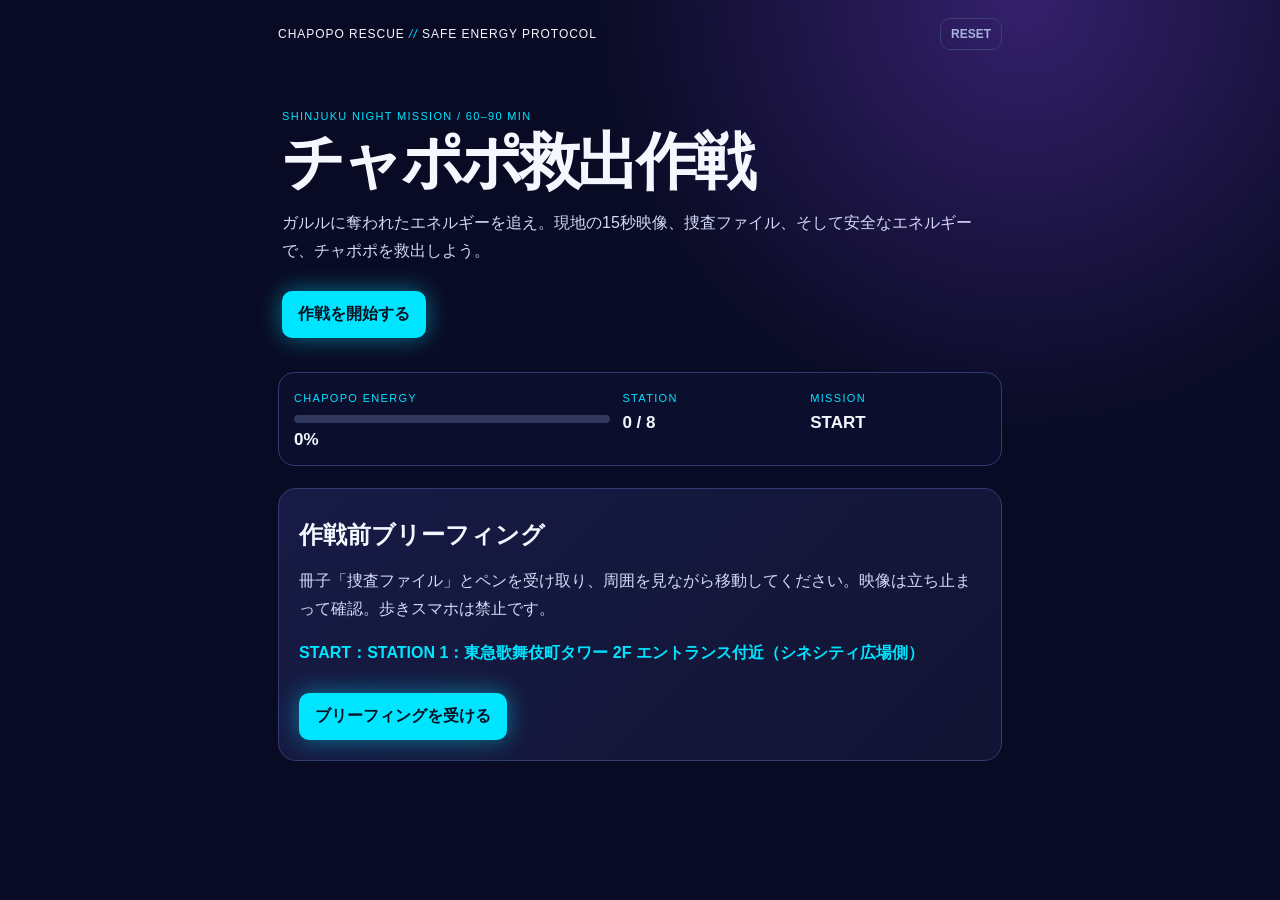
==== index.html @ eac66b98 "Publish ChargeSPOT rescue event site" ====
<!doctype html><html lang="ja"><head><meta charset="utf-8"><meta name="viewport" content="width=device-width,initial-scale=1"><meta name="theme-color" content="#090b24"><title>CHAPOPO RESCUE</title><link rel="stylesheet" href="styles.css"><link rel="icon" href="data:image/svg+xml,%3Csvg xmlns='http://www.w3.org/2000/svg' viewBox='0 0 32 32'%3E%3Crect width='32' height='32' rx='8' fill='%23090b24'/%3E%3Cpath d='M8 18h16M16 8v16' stroke='%2300e5ff' stroke-width='3'/%3E%3C/svg%3E"></head><body>
<main><header><div class="brand">CHAPOPO RESCUE <i>//</i> SAFE ENERGY PROTOCOL</div><button class="ghost" id="reset">RESET</button></header>
<section class="hero"><div class="eyebrow">SHINJUKU NIGHT MISSION / 60–90 MIN</div><h1>チャポポ救出作戦</h1><p>ガルルに奪われたエネルギーを追え。現地の15秒映像、捜査ファイル、そして安全なエネルギーで、チャポポを救出しよう。</p><button id="start" class="primary">作戦を開始する</button></section>
<section class="dashboard" aria-label="進捗"><div><small>CHAPOPO ENERGY</small><div class="meter"><b id="energy"></b></div><strong id="energyText">0%</strong></div><div><small>STATION</small><strong id="stationCount">0 / 8</strong></div><div><small>MISSION</small><strong id="mission">START</strong></div></section>
<section id="content"></section>
</main><dialog id="modal"><button class="close">×</button><div id="modalContent"></div></dialog><script src="config.js"></script><script src="app.js"></script></body></html>
---- styles.css ----
:root{--ink:#090b24;--panel:#12163a;--cyan:#00e5ff;--violet:#ae7cff;--pink:#ff4fc3;--muted:#a9b2dd}*{box-sizing:border-box}body{margin:0;background:radial-gradient(circle at 80% 0,#34206c 0,transparent 32%),var(--ink);color:#f5f7ff;font-family:-apple-system,BlinkMacSystemFont,"Hiragino Sans",sans-serif;min-height:100vh}main{max-width:760px;margin:auto;padding:18px}header{display:flex;justify-content:space-between;gap:12px;align-items:center;font-size:12px;letter-spacing:.08em}.brand i{color:var(--cyan)}button{font:inherit;cursor:pointer;border:0;border-radius:10px;padding:13px 16px;font-weight:700}.ghost{background:transparent;color:var(--muted);border:1px solid #394171;padding:8px 10px}.hero{padding:60px 4px 34px}.eyebrow,small{font-size:11px;letter-spacing:.12em;color:var(--cyan)}h1{font-size:clamp(36px,10vw,62px);margin:9px 0;letter-spacing:-.06em;line-height:1}p{line-height:1.75;color:#d3d9f7}.primary{background:var(--cyan);color:#061121;box-shadow:0 0 25px #00e5ff77;margin-top:10px}.dashboard{display:grid;grid-template-columns:1.8fr 1fr 1fr;gap:12px;background:#0d1030cc;border:1px solid #31396e;padding:15px;border-radius:16px}.dashboard strong{display:block;margin-top:7px;font-size:17px}.meter{margin-top:9px;height:8px;background:#313961;border-radius:99px;overflow:hidden}.meter b{height:100%;display:block;width:0;background:linear-gradient(90deg,var(--cyan),var(--violet));transition:.5s}.card{margin:22px 0;padding:20px;border:1px solid #343b70;border-radius:18px;background:linear-gradient(135deg,#171b45,#111433)}.badge{display:inline-block;border:1px solid var(--cyan);color:var(--cyan);border-radius:99px;padding:5px 8px;font-size:11px}.card h2{margin:10px 0 4px}.target{color:var(--cyan);font-weight:700}.inputRow{display:flex;gap:8px;margin-top:16px}.inputRow input{min-width:0;flex:1;padding:12px;border-radius:10px;background:#080a22;color:white;border:1px solid #4a548e;font-size:16px}.inputRow button{background:var(--violet);color:#140b28}.hint{margin-top:12px;background:#0d1030;padding:12px;border-radius:10px;font-size:14px;color:#c7cdf0}.ok{color:var(--cyan);font-weight:700}.warning{border-left:3px solid var(--pink);padding-left:10px;color:#f2c5e6}.steps{padding-left:20px;line-height:1.8}.video{background:#050617;border:1px dashed #616da5;border-radius:10px;padding:13px;color:#c2c9ec;font-size:14px}.next{display:inline-block;margin-top:14px;color:var(--cyan);font-weight:700}dialog{width:min(92vw,600px);border:1px solid var(--violet);background:#101437;color:#fff;border-radius:16px;padding:26px}.close{float:right;background:none;color:white;font-size:24px;padding:0}@media(max-width:520px){.dashboard{grid-template-columns:1fr 1fr}.dashboard>div:first-child{grid-column:1/-1}.hero{padding-top:42px}.inputRow{flex-wrap:wrap}.inputRow button{width:100%}}
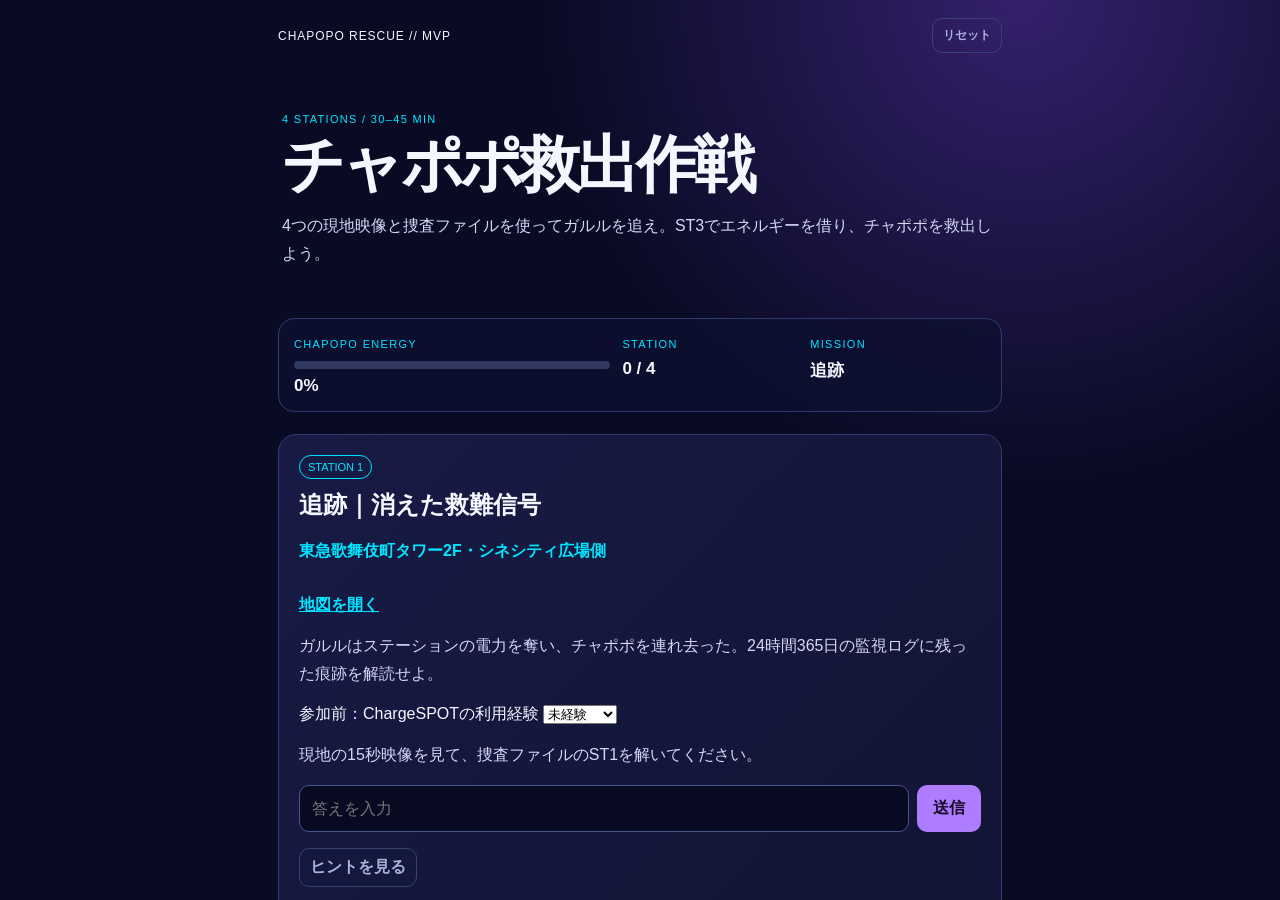
==== commit e759f60e: "Route existing event URL to four-station MVP" ====
--- a/index.html
+++ b/index.html
@@ -1,6 +1 @@
-<!doctype html><html lang="ja"><head><meta charset="utf-8"><meta name="viewport" content="width=device-width,initial-scale=1"><meta name="theme-color" content="#090b24"><title>CHAPOPO RESCUE</title><link rel="stylesheet" href="styles.css"><link rel="icon" href="data:image/svg+xml,%3Csvg xmlns='http://www.w3.org/2000/svg' viewBox='0 0 32 32'%3E%3Crect width='32' height='32' rx='8' fill='%23090b24'/%3E%3Cpath d='M8 18h16M16 8v16' stroke='%2300e5ff' stroke-width='3'/%3E%3C/svg%3E"></head><body>
-<main><header><div class="brand">CHAPOPO RESCUE <i>//</i> SAFE ENERGY PROTOCOL</div><button class="ghost" id="reset">RESET</button></header>
-<section class="hero"><div class="eyebrow">SHINJUKU NIGHT MISSION / 60–90 MIN</div><h1>チャポポ救出作戦</h1><p>ガルルに奪われたエネルギーを追え。現地の15秒映像、捜査ファイル、そして安全なエネルギーで、チャポポを救出しよう。</p><button id="start" class="primary">作戦を開始する</button></section>
-<section class="dashboard" aria-label="進捗"><div><small>CHAPOPO ENERGY</small><div class="meter"><b id="energy"></b></div><strong id="energyText">0%</strong></div><div><small>STATION</small><strong id="stationCount">0 / 8</strong></div><div><small>MISSION</small><strong id="mission">START</strong></div></section>
-<section id="content"></section>
-</main><dialog id="modal"><button class="close">×</button><div id="modalContent"></div></dialog><script src="config.js"></script><script src="app.js"></script></body></html>
+<!doctype html><html lang="ja"><head><meta charset="utf-8"><meta name="viewport" content="width=device-width,initial-scale=1"><meta http-equiv="refresh" content="0;url=./mvp/"><title>チャポポ救出作戦｜4地点MVP</title></head><body><a href="./mvp/">4地点MVP版を開く</a></body></html>
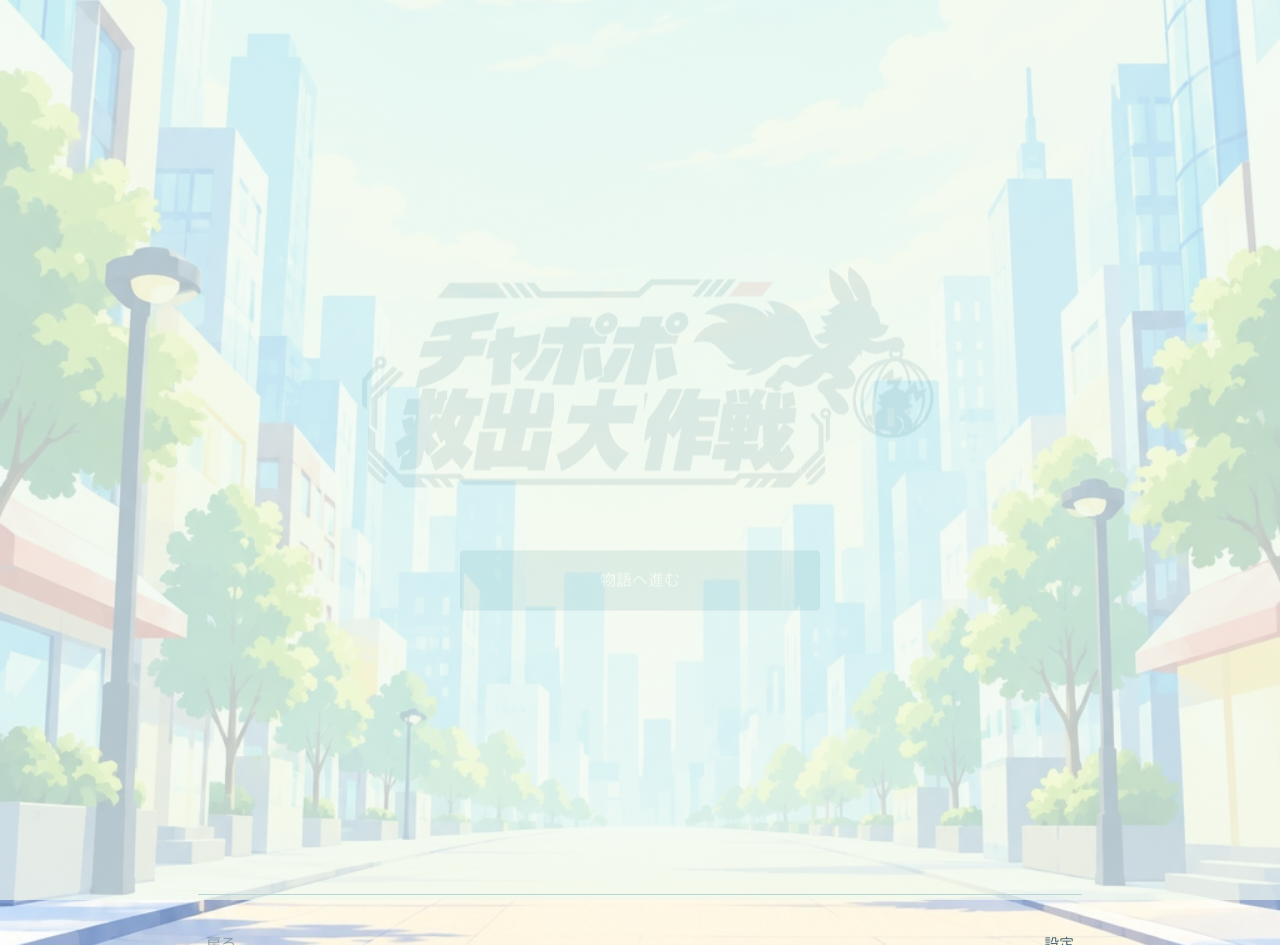
==== commit 07186f15: "Rename event to Chapopo rescue daisakusen and update logo" ====
--- a/index.html
+++ b/index.html
@@ -1 +1 @@
-<!doctype html><html lang="ja"><head><meta charset="utf-8"><meta name="viewport" content="width=device-width,initial-scale=1"><meta http-equiv="refresh" content="0;url=./mvp/"><title>チャポポ救出作戦｜4地点MVP</title></head><body><a href="./mvp/">4地点MVP版を開く</a></body></html>
+<!doctype html><html lang="ja"><head><meta charset="utf-8"><meta name="viewport" content="width=device-width,initial-scale=1"><meta http-equiv="refresh" content="0;url=./mvp/"><title>チャポポ救出大作戦｜4地点MVP</title></head><body><a href="./mvp/">4地点MVP版を開く</a></body></html>
